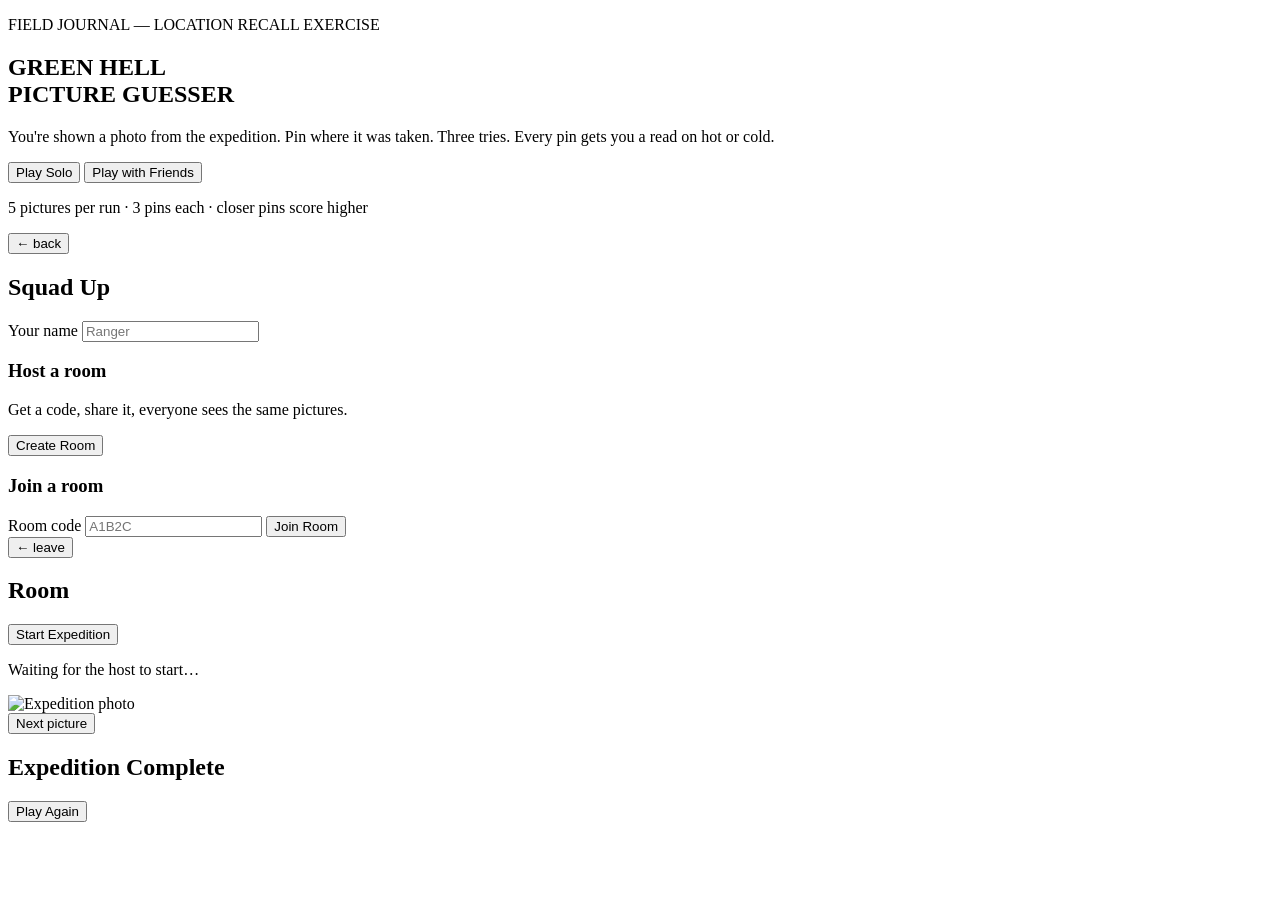
==== index.html @ 96c55ba5 "Add files via upload" ====
<!DOCTYPE html>
<html lang="en">
<head>
<meta charset="UTF-8">
<meta name="viewport" content="width=device-width, initial-scale=1.0">
<title>Green Hell: Picture Guesser</title>
<link rel="preconnect" href="https://fonts.googleapis.com">
<link href="https://fonts.googleapis.com/css2?family=Staatliches&family=Special+Elite&family=Inter:wght@400;500;600;700&family=JetBrains+Mono:wght@400;600&display=swap" rel="stylesheet">
<link rel="stylesheet" href="styles.css">
</head>
<body>

<!-- LANDING -->
<section id="screen-landing" class="screen active landing">
  <div class="landing-inner">
    <p class="eyebrow">FIELD JOURNAL — LOCATION RECALL EXERCISE</p>
    <h1 class="hero-title">GREEN HELL<br><span>PICTURE GUESSER</span></h1>
    <p class="hero-sub">You're shown a photo from the expedition. Pin where it was taken. Three tries. Every pin gets you a read on hot or cold.</p>
    <div class="landing-actions">
      <button id="solo-btn" class="btn btn-primary">Play Solo</button>
      <button id="mp-btn" class="btn btn-secondary">Play with Friends</button>
    </div>
    <p class="landing-note">5 pictures per run · 3 pins each · closer pins score higher</p>
  </div>
</section>

<!-- MULTIPLAYER SETUP -->
<section id="screen-mp-setup" class="screen setup-screen">
  <div class="panel">
    <button class="btn-link" id="back-to-landing-1">&larr; back</button>
    <h2 class="panel-title">Squad Up</h2>
    <label class="field-label">Your name
      <input id="mp-name-input" type="text" maxlength="18" placeholder="Ranger" />
    </label>

    <div class="setup-split">
      <div class="setup-col">
        <h3>Host a room</h3>
        <p class="muted">Get a code, share it, everyone sees the same pictures.</p>
        <button id="create-room-btn" class="btn btn-primary btn-block">Create Room</button>
      </div>
      <div class="setup-col">
        <h3>Join a room</h3>
        <label class="field-label">Room code
          <input id="mp-code-input" type="text" maxlength="5" placeholder="A1B2C" style="text-transform:uppercase" />
        </label>
        <button id="join-room-btn" class="btn btn-secondary btn-block">Join Room</button>
      </div>
    </div>
  </div>
</section>

<!-- MULTIPLAYER LOBBY -->
<section id="screen-mp-lobby" class="screen setup-screen">
  <div class="panel">
    <button class="btn-link" id="back-to-landing-2">&larr; leave</button>
    <h2 class="panel-title">Room <span id="lobby-code" class="room-code"></span></h2>
    <ul id="lobby-players" class="lobby-players"></ul>
    <button id="lobby-start-btn" class="btn btn-primary btn-block">Start Expedition</button>
    <p id="lobby-wait-msg" class="muted">Waiting for the host to start…</p>
  </div>
</section>

<!-- GAME -->
<section id="screen-game" class="screen game-screen">
  <header class="game-hud">
    <span id="round-counter" class="hud-tag"></span>
    <span id="pins-counter" class="hud-tag"></span>
  </header>

  <div class="game-body">
    <div class="scene-panel">
      <div class="polaroid">
        <img id="scene-img" src="" alt="Expedition photo" />
      </div>
      <div id="tip-box" class="tip-box"></div>
    </div>

    <div id="map-container" class="map-panel"></div>
  </div>

  <button id="next-round-btn" class="btn btn-primary next-round-btn">Next picture</button>
</section>

<!-- FINAL / RESULTS -->
<section id="screen-final" class="screen setup-screen">
  <div class="panel">
    <h2 id="final-title" class="panel-title">Expedition Complete</h2>
    <p id="final-score" class="final-score"></p>
    <ul id="final-breakdown" class="final-breakdown"></ul>

    <div id="mp-leaderboard-wrap" style="display:none">
      <h3>Leaderboard</h3>
      <ul id="mp-leaderboard" class="lobby-players"></ul>
      <button id="play-again-final-btn" class="btn btn-secondary btn-block">Back to menu</button>
    </div>

    <button id="play-again-btn" class="btn btn-primary btn-block">Play Again</button>
  </div>
</section>

<script src="js/firebase-config.js"></script>
<script src="js/game.js"></script>
<script src="js/map.js"></script>
<script type="module" src="js/app.js"></script>
</body>
</html>
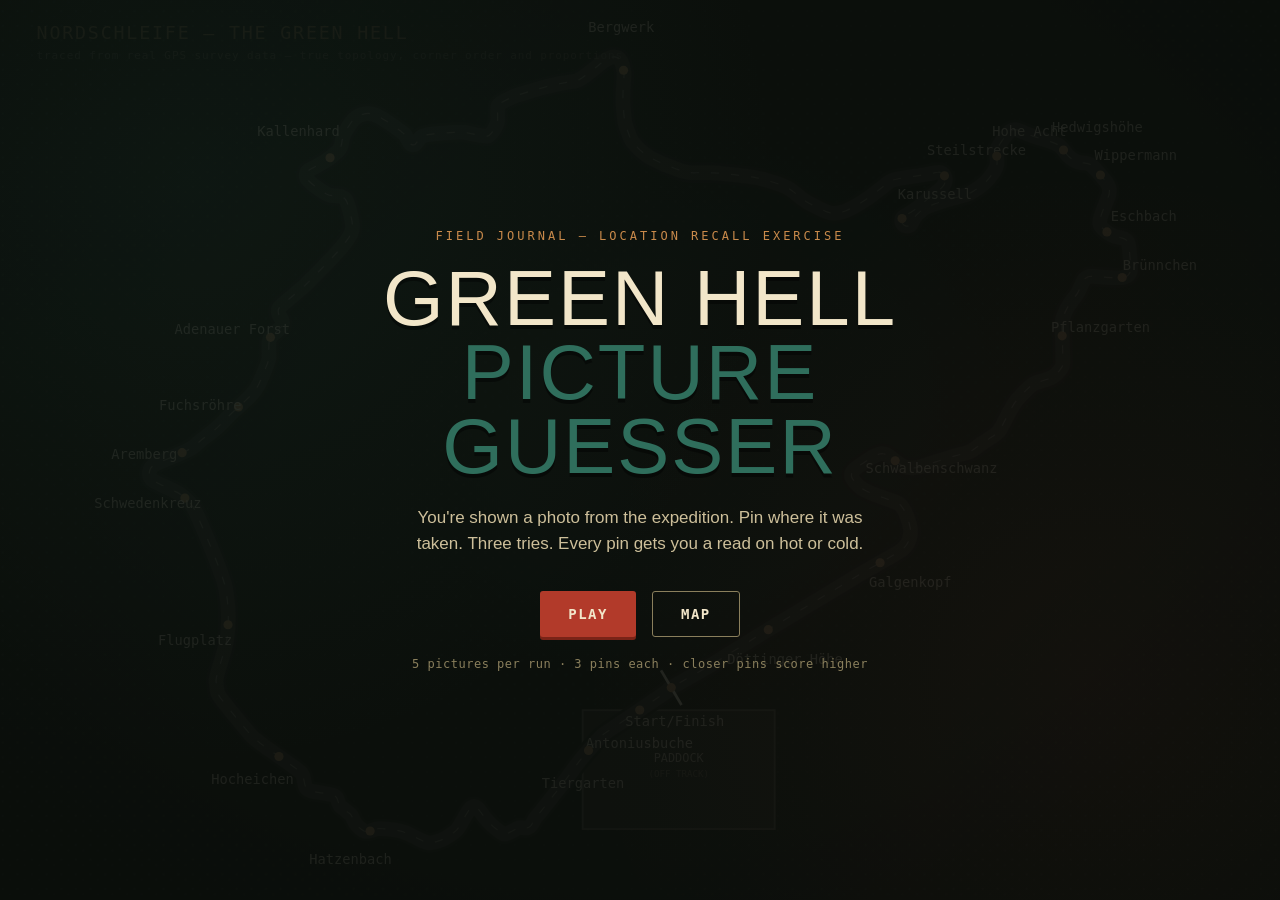
==== commit e8fda597: "Add files via upload" ====
--- a/index.html
+++ b/index.html
@@ -17,48 +17,19 @@
     <h1 class="hero-title">GREEN HELL<br><span>PICTURE GUESSER</span></h1>
     <p class="hero-sub">You're shown a photo from the expedition. Pin where it was taken. Three tries. Every pin gets you a read on hot or cold.</p>
     <div class="landing-actions">
-      <button id="solo-btn" class="btn btn-primary">Play Solo</button>
-      <button id="mp-btn" class="btn btn-secondary">Play with Friends</button>
+      <button id="play-btn" class="btn btn-primary">Play</button>
+      <button id="map-btn" class="btn btn-secondary">Map</button>
     </div>
     <p class="landing-note">5 pictures per run · 3 pins each · closer pins score higher</p>
   </div>
 </section>
 
-<!-- MULTIPLAYER SETUP -->
-<section id="screen-mp-setup" class="screen setup-screen">
-  <div class="panel">
-    <button class="btn-link" id="back-to-landing-1">&larr; back</button>
-    <h2 class="panel-title">Squad Up</h2>
-    <label class="field-label">Your name
-      <input id="mp-name-input" type="text" maxlength="18" placeholder="Ranger" />
-    </label>
-
-    <div class="setup-split">
-      <div class="setup-col">
-        <h3>Host a room</h3>
-        <p class="muted">Get a code, share it, everyone sees the same pictures.</p>
-        <button id="create-room-btn" class="btn btn-primary btn-block">Create Room</button>
-      </div>
-      <div class="setup-col">
-        <h3>Join a room</h3>
-        <label class="field-label">Room code
-          <input id="mp-code-input" type="text" maxlength="5" placeholder="A1B2C" style="text-transform:uppercase" />
-        </label>
-        <button id="join-room-btn" class="btn btn-secondary btn-block">Join Room</button>
-      </div>
-    </div>
-  </div>
-</section>
-
-<!-- MULTIPLAYER LOBBY -->
-<section id="screen-mp-lobby" class="screen setup-screen">
-  <div class="panel">
-    <button class="btn-link" id="back-to-landing-2">&larr; leave</button>
-    <h2 class="panel-title">Room <span id="lobby-code" class="room-code"></span></h2>
-    <ul id="lobby-players" class="lobby-players"></ul>
-    <button id="lobby-start-btn" class="btn btn-primary btn-block">Start Expedition</button>
-    <p id="lobby-wait-msg" class="muted">Waiting for the host to start…</p>
-  </div>
+<!-- MAP VIEWER -->
+<section id="screen-map" class="screen map-viewer-screen">
+  <header class="game-hud">
+    <button id="map-back-btn" class="btn-link">&larr; back to menu</button>
+  </header>
+  <div id="map-viewer-container" class="map-viewer-frame"></div>
 </section>
 
 <!-- GAME -->
@@ -88,18 +59,10 @@
     <h2 id="final-title" class="panel-title">Expedition Complete</h2>
     <p id="final-score" class="final-score"></p>
     <ul id="final-breakdown" class="final-breakdown"></ul>
-
-    <div id="mp-leaderboard-wrap" style="display:none">
-      <h3>Leaderboard</h3>
-      <ul id="mp-leaderboard" class="lobby-players"></ul>
-      <button id="play-again-final-btn" class="btn btn-secondary btn-block">Back to menu</button>
-    </div>
-
     <button id="play-again-btn" class="btn btn-primary btn-block">Play Again</button>
   </div>
 </section>
 
-<script src="js/firebase-config.js"></script>
 <script src="js/game.js"></script>
 <script src="js/map.js"></script>
 <script type="module" src="js/app.js"></script>
--- a/styles.css
+++ b/styles.css
@@ -0,0 +1,332 @@
+/* ---------------------------------------------------------------------------
+   TOKENS
+--------------------------------------------------------------------------- */
+:root {
+  --bg-void:     #0b0f0b;
+  --bg-panel:    #131f16;
+  --jungle-deep: #1c2e20;
+  --khaki:       #8a7f5c;
+  --parchment:   #f2e6c9;
+  --parchment-dim: #cdbf9a;
+  --blood:       #b23a2a;
+  --teal:        #2f6e5c;
+  --amber:       #c98a4b;
+
+  --font-display: 'Staatliches', sans-serif;
+  --font-journal: 'Special Elite', monospace;
+  --font-body:    'Inter', sans-serif;
+  --font-mono:    'JetBrains Mono', monospace;
+}
+
+* { box-sizing: border-box; }
+
+html, body {
+  margin: 0;
+  padding: 0;
+  background: var(--bg-void);
+  color: var(--parchment);
+  font-family: var(--font-body);
+  min-height: 100vh;
+}
+
+/* subtle canopy grain across whole app */
+body {
+  background-image:
+    radial-gradient(circle at 15% 20%, rgba(47,110,92,0.10), transparent 45%),
+    radial-gradient(circle at 85% 75%, rgba(178,58,42,0.06), transparent 40%);
+}
+
+button { font-family: inherit; cursor: pointer; }
+ul { list-style: none; margin: 0; padding: 0; }
+img { max-width: 100%; display: block; }
+
+/* ---------------------------------------------------------------------------
+   SCREENS
+--------------------------------------------------------------------------- */
+.screen { display: none; min-height: 100vh; }
+.screen.active { display: flex; }
+
+/* ---------------------------------------------------------------------------
+   LANDING
+--------------------------------------------------------------------------- */
+.landing {
+  align-items: center;
+  justify-content: center;
+  padding: 32px 20px;
+  position: relative;
+  overflow: hidden;
+}
+.landing::before {
+  content: "";
+  position: absolute;
+  inset: 0;
+  background: url('assets/map-nurburgring.svg') center/cover no-repeat;
+  opacity: 0.18;
+  filter: saturate(0.6) brightness(0.6);
+}
+.landing-inner {
+  position: relative;
+  z-index: 1;
+  max-width: 640px;
+  text-align: center;
+}
+.eyebrow {
+  font-family: var(--font-mono);
+  letter-spacing: 3px;
+  font-size: 12px;
+  color: var(--amber);
+  margin-bottom: 18px;
+}
+.hero-title {
+  font-family: var(--font-display);
+  font-weight: 400;
+  font-size: clamp(42px, 9vw, 78px);
+  line-height: 0.95;
+  letter-spacing: 2px;
+  margin: 0 0 22px;
+  color: var(--parchment);
+  text-shadow: 0 4px 0 rgba(0,0,0,0.4);
+}
+.hero-title span { color: var(--teal); }
+.hero-sub {
+  font-size: 17px;
+  color: var(--parchment-dim);
+  line-height: 1.55;
+  max-width: 480px;
+  margin: 0 auto 34px;
+}
+.landing-actions {
+  display: flex;
+  gap: 16px;
+  justify-content: center;
+  flex-wrap: wrap;
+  margin-bottom: 20px;
+}
+.landing-note {
+  font-family: var(--font-mono);
+  font-size: 12px;
+  color: var(--khaki);
+  letter-spacing: 0.5px;
+}
+
+/* ---------------------------------------------------------------------------
+   BUTTONS
+--------------------------------------------------------------------------- */
+.btn {
+  border: none;
+  border-radius: 3px;
+  padding: 14px 28px;
+  font-family: var(--font-mono);
+  font-weight: 600;
+  font-size: 14px;
+  letter-spacing: 1.5px;
+  text-transform: uppercase;
+  transition: transform 0.12s ease, filter 0.12s ease;
+}
+.btn:hover { filter: brightness(1.12); }
+.btn:active { transform: translateY(1px); }
+.btn-primary {
+  background: var(--blood);
+  color: var(--parchment);
+  box-shadow: 0 3px 0 #7a2317;
+}
+.btn-secondary {
+  background: transparent;
+  color: var(--parchment);
+  border: 1.5px solid var(--khaki);
+}
+.btn-block { width: 100%; margin-top: 10px; }
+.btn-link {
+  background: none;
+  border: none;
+  color: var(--amber);
+  font-family: var(--font-mono);
+  font-size: 12px;
+  letter-spacing: 1px;
+  padding: 0;
+  text-align: left;
+}
+
+/* ---------------------------------------------------------------------------
+   MAP VIEWER SCREEN
+--------------------------------------------------------------------------- */
+.map-viewer-screen {
+  flex-direction: column;
+  padding: 18px;
+  gap: 14px;
+  min-height: 100vh;
+}
+.map-viewer-frame {
+  max-width: 1200px;
+  width: 100%;
+  margin: 0 auto;
+  border: 1px solid rgba(202,182,138,0.2);
+  border-radius: 4px;
+  overflow: hidden;
+  aspect-ratio: 1.4 / 1;
+}
+
+/* ---------------------------------------------------------------------------
+   PANELS / RESULTS SCREEN
+--------------------------------------------------------------------------- */
+.setup-screen {
+  align-items: center;
+  justify-content: center;
+  padding: 24px;
+}
+.panel {
+  background: var(--bg-panel);
+  border: 1px solid rgba(202,182,138,0.15);
+  border-radius: 6px;
+  padding: 32px;
+  max-width: 560px;
+  width: 100%;
+  position: relative;
+}
+.panel::before {
+  content: "";
+  position: absolute;
+  inset: 0;
+  border-radius: 6px;
+  box-shadow: inset 0 0 60px rgba(0,0,0,0.4);
+  pointer-events: none;
+}
+.panel-title {
+  font-family: var(--font-display);
+  font-size: 30px;
+  letter-spacing: 1px;
+  margin: 0 0 22px;
+  font-weight: 400;
+}
+
+.final-score {
+  font-family: var(--font-mono);
+  font-size: 22px;
+  color: var(--amber);
+  margin-bottom: 18px;
+}
+.final-breakdown { margin-bottom: 20px; }
+.final-breakdown li {
+  padding: 8px 0;
+  border-bottom: 1px dashed rgba(202,182,138,0.2);
+  font-size: 14px;
+}
+
+/* ---------------------------------------------------------------------------
+   GAME SCREEN
+--------------------------------------------------------------------------- */
+.game-screen {
+  flex-direction: column;
+  padding: 18px 18px 90px;
+  gap: 14px;
+  min-height: 100vh;
+}
+.game-hud {
+  display: flex;
+  justify-content: space-between;
+  max-width: 1100px;
+  width: 100%;
+  margin: 0 auto;
+}
+.hud-tag {
+  font-family: var(--font-mono);
+  font-size: 12px;
+  letter-spacing: 1.5px;
+  color: var(--amber);
+  background: rgba(201,138,75,0.1);
+  border: 1px solid rgba(201,138,75,0.3);
+  padding: 6px 12px;
+  border-radius: 3px;
+  text-transform: uppercase;
+}
+.game-body {
+  display: grid;
+  grid-template-columns: 1fr 1fr;
+  gap: 20px;
+  max-width: 1100px;
+  width: 100%;
+  margin: 0 auto;
+  flex: 1;
+}
+@media (max-width: 800px) {
+  .game-body { grid-template-columns: 1fr; }
+}
+
+.scene-panel { display: flex; flex-direction: column; gap: 14px; }
+.polaroid {
+  background: #0e0e0e;
+  padding: 10px 10px 26px;
+  border-radius: 2px;
+  box-shadow: 0 8px 24px rgba(0,0,0,0.5);
+  transform: rotate(-0.6deg);
+}
+.polaroid img {
+  width: 100%;
+  aspect-ratio: 8 / 5;
+  object-fit: cover;
+  filter: saturate(0.9) contrast(1.05);
+}
+
+.tip-box {
+  font-family: var(--font-journal);
+  font-size: 15px;
+  line-height: 1.6;
+  color: var(--parchment-dim);
+  background: rgba(242,230,201,0.04);
+  border-left: 3px solid var(--khaki);
+  padding: 14px 16px;
+  border-radius: 0 3px 3px 0;
+  opacity: 0;
+  transform: translateY(-6px);
+  transition: opacity 0.25s ease, transform 0.25s ease;
+  min-height: 22px;
+}
+.tip-box.visible { opacity: 1; transform: translateY(0); }
+.tip-box[data-kind="warmer"] { border-left-color: var(--blood); color: var(--parchment); }
+.tip-box[data-kind="colder"] { border-left-color: var(--teal); }
+.nearest-corners {
+  display: inline-block;
+  margin-top: 6px;
+  color: var(--amber);
+  font-family: var(--font-mono);
+  font-size: 13px;
+  letter-spacing: 0.5px;
+}
+
+.map-panel {
+  border-radius: 4px;
+  overflow: hidden;
+  border: 1px solid rgba(202,182,138,0.2);
+  aspect-ratio: 1.4 / 1;
+  max-height: 640px;
+  justify-self: center;
+  width: 100%;
+}
+.map-frame { position: relative; width: 100%; height: 100%; }
+.map-img { width: 100%; height: 100%; object-fit: cover; cursor: crosshair; user-select: none; }
+.map-panel.map-locked .map-img { cursor: default; }
+.map-pin-layer { position: absolute; inset: 0; width: 100%; height: 100%; pointer-events: none; }
+.map-static-layer { position: absolute; inset: 0; width: 100%; height: 100%; pointer-events: none; }
+
+.track-line { stroke-width: 5; }
+.track-line-start { stroke: #f2e6c9; }
+.track-line-finish { stroke: var(--blood); }
+.track-line-label { font-family: var(--font-mono); font-size: 13px; font-weight: bold; text-anchor: middle; }
+.track-line-label-start { fill: #f2e6c9; }
+.track-line-label-finish { fill: var(--blood); }
+
+.pin circle { stroke: var(--parchment); stroke-width: 3; }
+.pin-guess circle { fill: var(--amber); }
+.pin-guess text { fill: #0b0f0b; font-family: var(--font-mono); font-weight: 600; font-size: 15px; }
+.pin-truth circle { fill: var(--blood); }
+.pin-truth text { fill: var(--parchment); font-size: 14px; }
+.pin-connector { stroke: rgba(242,230,201,0.5); stroke-width: 1.5; stroke-dasharray: 4 4; }
+
+.next-round-btn {
+  position: fixed;
+  bottom: 24px;
+  left: 50%;
+  transform: translateX(-50%);
+  display: none;
+  z-index: 10;
+}
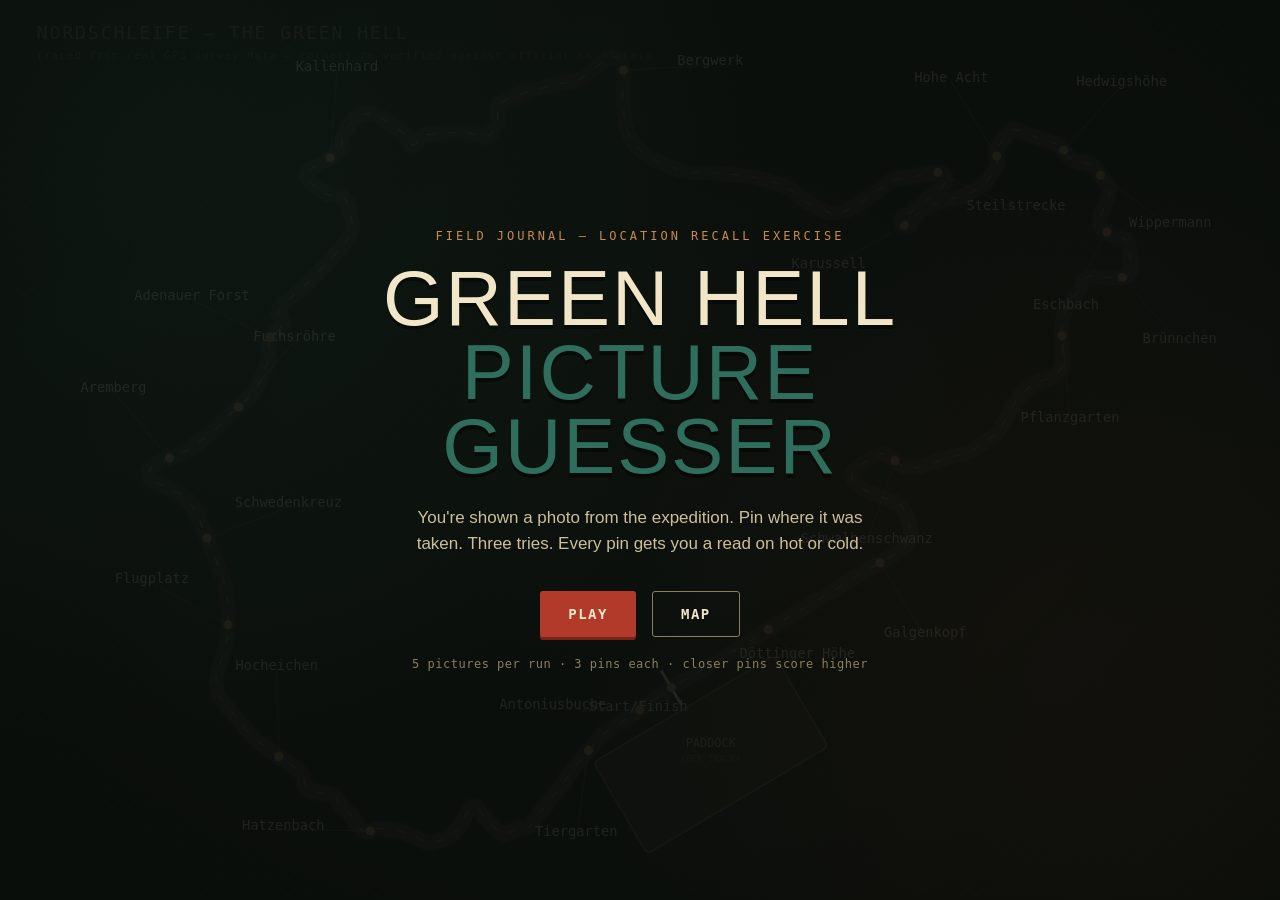
==== commit 4e56b525: "Add files via upload" ====
--- a/index.html
+++ b/index.html
@@ -43,6 +43,7 @@
     <div class="scene-panel">
       <div class="polaroid">
         <img id="scene-img" src="" alt="Expedition photo" />
+        <button type="button" id="scene-expand-btn" class="expand-btn" title="View full size" aria-label="View full size">&#10021;</button>
       </div>
       <div id="tip-box" class="tip-box"></div>
     </div>
@@ -63,6 +64,12 @@
   </div>
 </section>
 
+<!-- IMAGE LIGHTBOX (full-size screenshot view) -->
+<div id="image-lightbox" class="image-lightbox">
+  <button type="button" id="lightbox-close-btn" class="image-lightbox-close" aria-label="Close">&times;</button>
+  <img id="lightbox-img" src="" alt="Expedition photo, full size" />
+</div>
+
 <script src="js/game.js"></script>
 <script src="js/map.js"></script>
 <script type="module" src="js/app.js"></script>
--- a/styles.css
+++ b/styles.css
@@ -224,7 +224,7 @@
 .game-hud {
   display: flex;
   justify-content: space-between;
-  max-width: 1100px;
+  max-width: 900px;
   width: 100%;
   margin: 0 auto;
 }
@@ -240,32 +240,92 @@
   text-transform: uppercase;
 }
 .game-body {
-  display: grid;
-  grid-template-columns: 1fr 1fr;
+  display: flex;
+  flex-direction: column;
   gap: 20px;
-  max-width: 1100px;
+  max-width: 900px;
   width: 100%;
   margin: 0 auto;
   flex: 1;
 }
-@media (max-width: 800px) {
-  .game-body { grid-template-columns: 1fr; }
-}
-
-.scene-panel { display: flex; flex-direction: column; gap: 14px; }
+
+.scene-panel {
+  display: flex;
+  flex-direction: column;
+  gap: 14px;
+  max-width: 560px;
+  width: 100%;
+  margin: 0 auto;
+}
 .polaroid {
   background: #0e0e0e;
   padding: 10px 10px 26px;
   border-radius: 2px;
   box-shadow: 0 8px 24px rgba(0,0,0,0.5);
   transform: rotate(-0.6deg);
+  position: relative;
 }
 .polaroid img {
   width: 100%;
   aspect-ratio: 8 / 5;
   object-fit: cover;
   filter: saturate(0.9) contrast(1.05);
-}
+  cursor: zoom-in;
+  display: block;
+}
+.polaroid .expand-btn {
+  position: absolute;
+  top: 20px;
+  right: 20px;
+  width: 32px;
+  height: 32px;
+  display: flex;
+  align-items: center;
+  justify-content: center;
+  background: rgba(11,15,11,0.72);
+  border: 1px solid rgba(242,230,201,0.35);
+  color: var(--parchment);
+  font-size: 15px;
+  border-radius: 3px;
+  z-index: 2;
+}
+.polaroid .expand-btn:hover { background: rgba(201,138,75,0.3); border-color: var(--amber); }
+
+.image-lightbox {
+  position: fixed;
+  inset: 0;
+  z-index: 600;
+  background: rgba(6,8,6,0.95);
+  display: none;
+  align-items: center;
+  justify-content: center;
+  padding: 30px;
+}
+.image-lightbox.visible { display: flex; }
+.image-lightbox img {
+  max-width: 100%;
+  max-height: 100%;
+  object-fit: contain;
+  box-shadow: 0 0 60px rgba(0,0,0,0.7);
+  filter: saturate(0.9) contrast(1.05);
+}
+.image-lightbox-close {
+  position: absolute;
+  top: 18px;
+  right: 18px;
+  width: 40px;
+  height: 40px;
+  display: flex;
+  align-items: center;
+  justify-content: center;
+  background: rgba(11,15,11,0.85);
+  border: 1px solid rgba(202,182,138,0.4);
+  color: var(--parchment);
+  font-size: 24px;
+  line-height: 1;
+  border-radius: 3px;
+}
+.image-lightbox-close:hover { background: rgba(178,58,42,0.35); border-color: var(--blood); }
 
 .tip-box {
   font-family: var(--font-journal);
@@ -298,15 +358,102 @@
   overflow: hidden;
   border: 1px solid rgba(202,182,138,0.2);
   aspect-ratio: 1.4 / 1;
-  max-height: 640px;
-  justify-self: center;
-  width: 100%;
-}
-.map-frame { position: relative; width: 100%; height: 100%; }
-.map-img { width: 100%; height: 100%; object-fit: cover; cursor: crosshair; user-select: none; }
-.map-panel.map-locked .map-img { cursor: default; }
+  max-height: 720px;
+  width: 100%;
+}
+.map-frame {
+  position: relative;
+  width: 100%;
+  height: 100%;
+  overflow: hidden;
+  cursor: crosshair;
+  touch-action: none;
+}
+.map-locked .map-frame { cursor: default; }
+.map-zoom-inner {
+  position: absolute;
+  inset: 0;
+  width: 100%;
+  height: 100%;
+  transform-origin: 0 0;
+  will-change: transform;
+}
+.map-img { width: 100%; height: 100%; object-fit: cover; user-select: none; display: block; pointer-events: none; }
 .map-pin-layer { position: absolute; inset: 0; width: 100%; height: 100%; pointer-events: none; }
 .map-static-layer { position: absolute; inset: 0; width: 100%; height: 100%; pointer-events: none; }
+
+.map-controls {
+  position: absolute;
+  right: 8px;
+  bottom: 8px;
+  display: flex;
+  gap: 4px;
+  z-index: 5;
+}
+.map-ctrl-btn {
+  width: 30px;
+  height: 30px;
+  display: flex;
+  align-items: center;
+  justify-content: center;
+  background: rgba(11,15,11,0.78);
+  border: 1px solid rgba(202,182,138,0.35);
+  color: var(--parchment);
+  font-family: var(--font-mono);
+  font-size: 14px;
+  border-radius: 3px;
+  line-height: 1;
+  transition: background 0.15s ease, border-color 0.15s ease;
+}
+.map-ctrl-btn:hover { background: rgba(201,138,75,0.25); border-color: var(--amber); }
+.map-zoom-reset { font-size: 10px; letter-spacing: 0.5px; }
+.map-fullscreen-btn { font-size: 13px; }
+
+.map-fullscreen-close {
+  position: absolute;
+  top: 10px;
+  right: 10px;
+  width: 36px;
+  height: 36px;
+  display: none;
+  align-items: center;
+  justify-content: center;
+  background: rgba(11,15,11,0.85);
+  border: 1px solid rgba(202,182,138,0.4);
+  color: var(--parchment);
+  font-size: 22px;
+  line-height: 1;
+  border-radius: 3px;
+  z-index: 6;
+}
+.map-fullscreen-close:hover { background: rgba(178,58,42,0.35); border-color: var(--blood); }
+
+/* fullscreen expanded map — works for both the in-game guessing map and the reference viewer */
+.mapview-fullscreen {
+  position: fixed !important;
+  inset: 0 !important;
+  z-index: 500;
+  max-width: none !important;
+  max-height: none !important;
+  width: 100vw !important;
+  height: 100vh !important;
+  aspect-ratio: auto !important;
+  border: none !important;
+  border-radius: 0 !important;
+  background: rgba(6,8,6,0.97);
+  display: flex;
+  align-items: center;
+  justify-content: center;
+}
+.mapview-fullscreen .map-frame {
+  width: min(96vw, 134.4vh);
+  aspect-ratio: 1.4 / 1;
+  box-shadow: 0 0 60px rgba(0,0,0,0.7);
+  border: 1px solid rgba(202,182,138,0.3);
+}
+.mapview-fullscreen .map-fullscreen-close { display: flex; }
+.mapview-fullscreen .map-fullscreen-btn { display: none; }
+body.no-scroll { overflow: hidden; }
 
 .track-line { stroke-width: 5; }
 .track-line-start { stroke: #f2e6c9; }
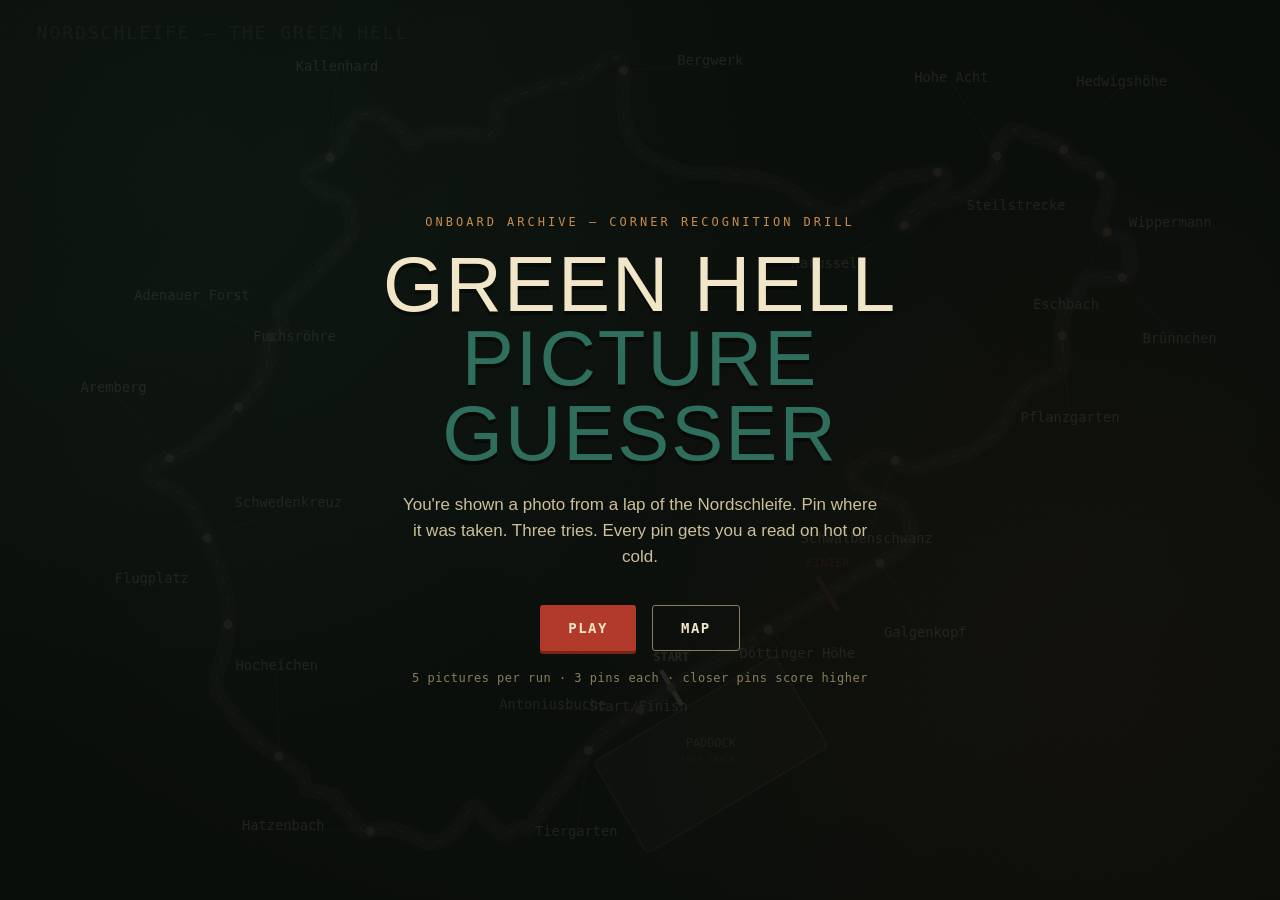
==== commit b380cf29: "Add files via upload" ====
--- a/index.html
+++ b/index.html
@@ -13,9 +13,9 @@
 <!-- LANDING -->
 <section id="screen-landing" class="screen active landing">
   <div class="landing-inner">
-    <p class="eyebrow">FIELD JOURNAL — LOCATION RECALL EXERCISE</p>
+    <p class="eyebrow">ONBOARD ARCHIVE — CORNER RECOGNITION DRILL</p>
     <h1 class="hero-title">GREEN HELL<br><span>PICTURE GUESSER</span></h1>
-    <p class="hero-sub">You're shown a photo from the expedition. Pin where it was taken. Three tries. Every pin gets you a read on hot or cold.</p>
+    <p class="hero-sub">You're shown a photo from a lap of the Nordschleife. Pin where it was taken. Three tries. Every pin gets you a read on hot or cold.</p>
     <div class="landing-actions">
       <button id="play-btn" class="btn btn-primary">Play</button>
       <button id="map-btn" class="btn btn-secondary">Map</button>
@@ -42,7 +42,7 @@
   <div class="game-body">
     <div class="scene-panel">
       <div class="polaroid">
-        <img id="scene-img" src="" alt="Expedition photo" />
+        <img id="scene-img" src="" alt="Track photo" />
         <button type="button" id="scene-expand-btn" class="expand-btn" title="View full size" aria-label="View full size">&#10021;</button>
       </div>
       <div id="tip-box" class="tip-box"></div>
@@ -57,7 +57,7 @@
 <!-- FINAL / RESULTS -->
 <section id="screen-final" class="screen setup-screen">
   <div class="panel">
-    <h2 id="final-title" class="panel-title">Expedition Complete</h2>
+    <h2 id="final-title" class="panel-title">Lap Complete</h2>
     <p id="final-score" class="final-score"></p>
     <ul id="final-breakdown" class="final-breakdown"></ul>
     <button id="play-again-btn" class="btn btn-primary btn-block">Play Again</button>
@@ -67,7 +67,7 @@
 <!-- IMAGE LIGHTBOX (full-size screenshot view) -->
 <div id="image-lightbox" class="image-lightbox">
   <button type="button" id="lightbox-close-btn" class="image-lightbox-close" aria-label="Close">&times;</button>
-  <img id="lightbox-img" src="" alt="Expedition photo, full size" />
+  <img id="lightbox-img" src="" alt="Track photo, full size" />
 </div>
 
 <script src="js/game.js"></script>
--- a/styles.css
+++ b/styles.css
@@ -455,12 +455,6 @@
 .mapview-fullscreen .map-fullscreen-btn { display: none; }
 body.no-scroll { overflow: hidden; }
 
-.track-line { stroke-width: 5; }
-.track-line-start { stroke: #f2e6c9; }
-.track-line-finish { stroke: var(--blood); }
-.track-line-label { font-family: var(--font-mono); font-size: 13px; font-weight: bold; text-anchor: middle; }
-.track-line-label-start { fill: #f2e6c9; }
-.track-line-label-finish { fill: var(--blood); }
 
 .pin circle { stroke: var(--parchment); stroke-width: 3; }
 .pin-guess circle { fill: var(--amber); }
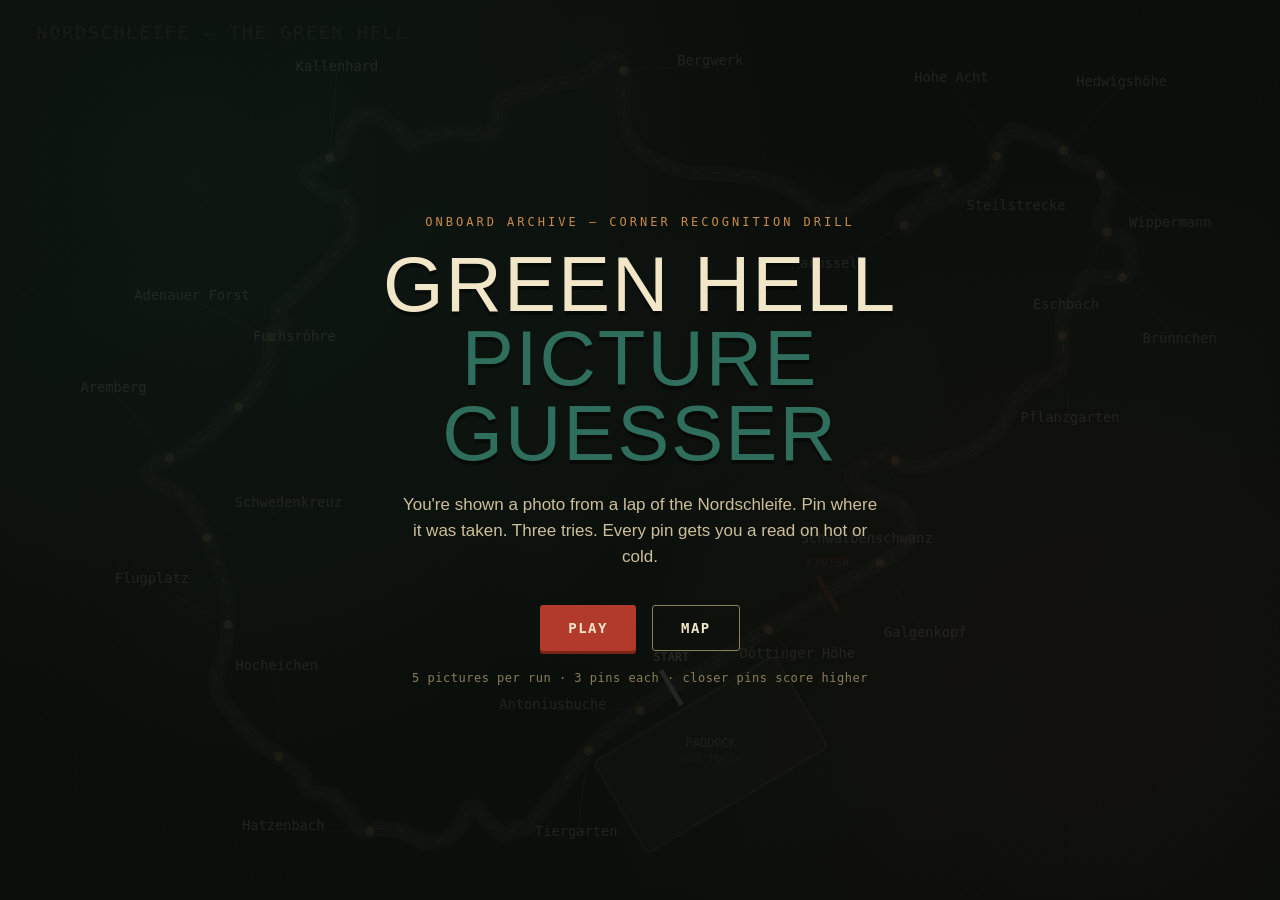
==== commit 8bdae8af: "Add files via upload" ====
--- a/index.html
+++ b/index.html
@@ -35,8 +35,11 @@
 <!-- GAME -->
 <section id="screen-game" class="screen game-screen">
   <header class="game-hud">
-    <span id="round-counter" class="hud-tag"></span>
-    <span id="pins-counter" class="hud-tag"></span>
+    <button id="game-back-btn" class="btn-link">&larr; back to menu</button>
+    <div class="hud-tags">
+      <span id="round-counter" class="hud-tag"></span>
+      <span id="pins-counter" class="hud-tag"></span>
+    </div>
   </header>
 
   <div class="game-body">
--- a/styles.css
+++ b/styles.css
@@ -227,6 +227,10 @@
   max-width: 900px;
   width: 100%;
   margin: 0 auto;
+}
+.hud-tags {
+  display: flex;
+  gap: 10px;
 }
 .hud-tag {
   font-family: var(--font-mono);
@@ -380,7 +384,6 @@
 }
 .map-img { width: 100%; height: 100%; object-fit: cover; user-select: none; display: block; pointer-events: none; }
 .map-pin-layer { position: absolute; inset: 0; width: 100%; height: 100%; pointer-events: none; }
-.map-static-layer { position: absolute; inset: 0; width: 100%; height: 100%; pointer-events: none; }
 
 .map-controls {
   position: absolute;
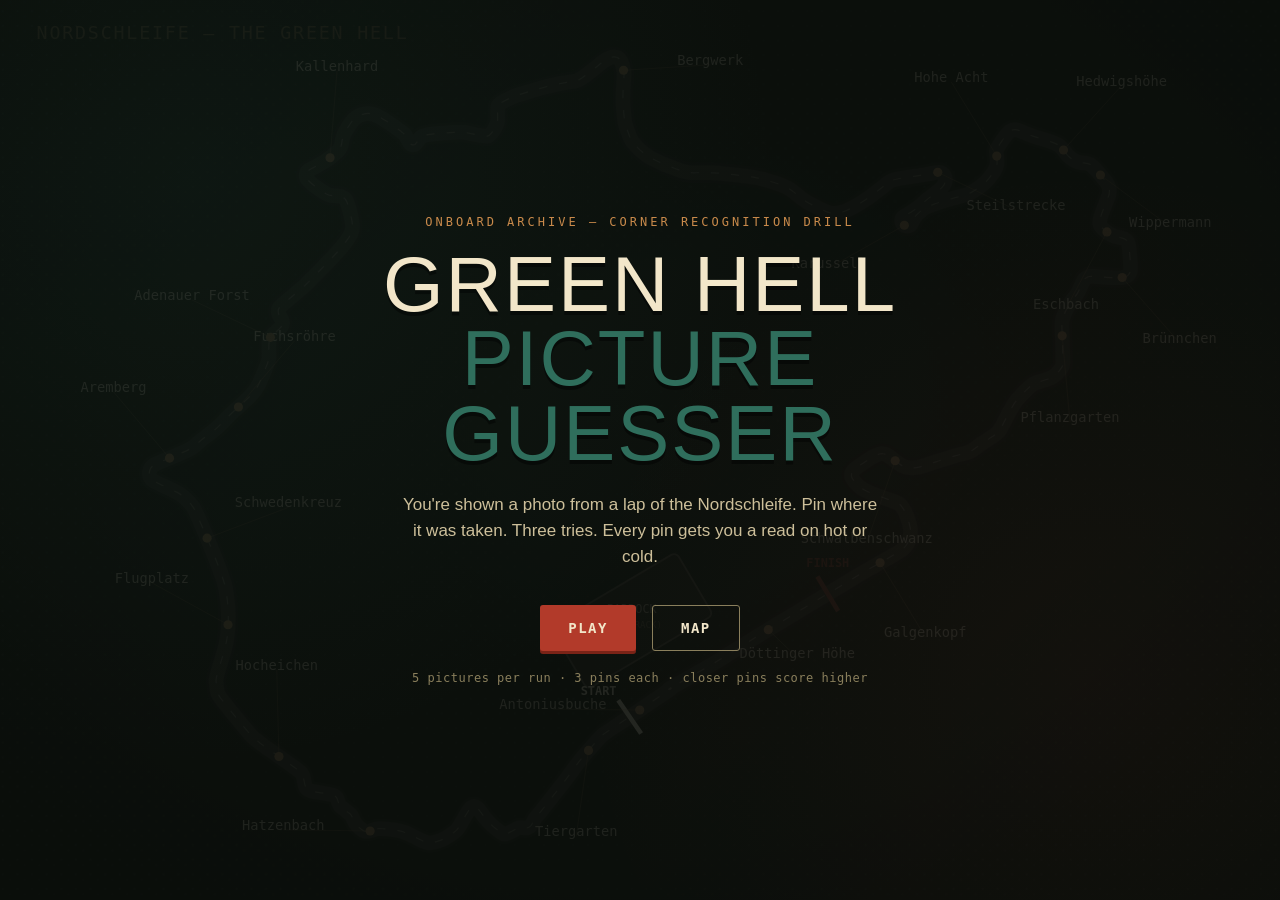
==== commit 0a4d7a26: "Add files via upload" ====
--- a/index.html
+++ b/index.html
@@ -63,6 +63,7 @@
     <h2 id="final-title" class="panel-title">Lap Complete</h2>
     <p id="final-score" class="final-score"></p>
     <ul id="final-breakdown" class="final-breakdown"></ul>
+    <button id="copy-results-btn" class="btn btn-secondary btn-block">Copy results as image</button>
     <button id="play-again-btn" class="btn btn-primary btn-block">Play Again</button>
   </div>
 </section>
